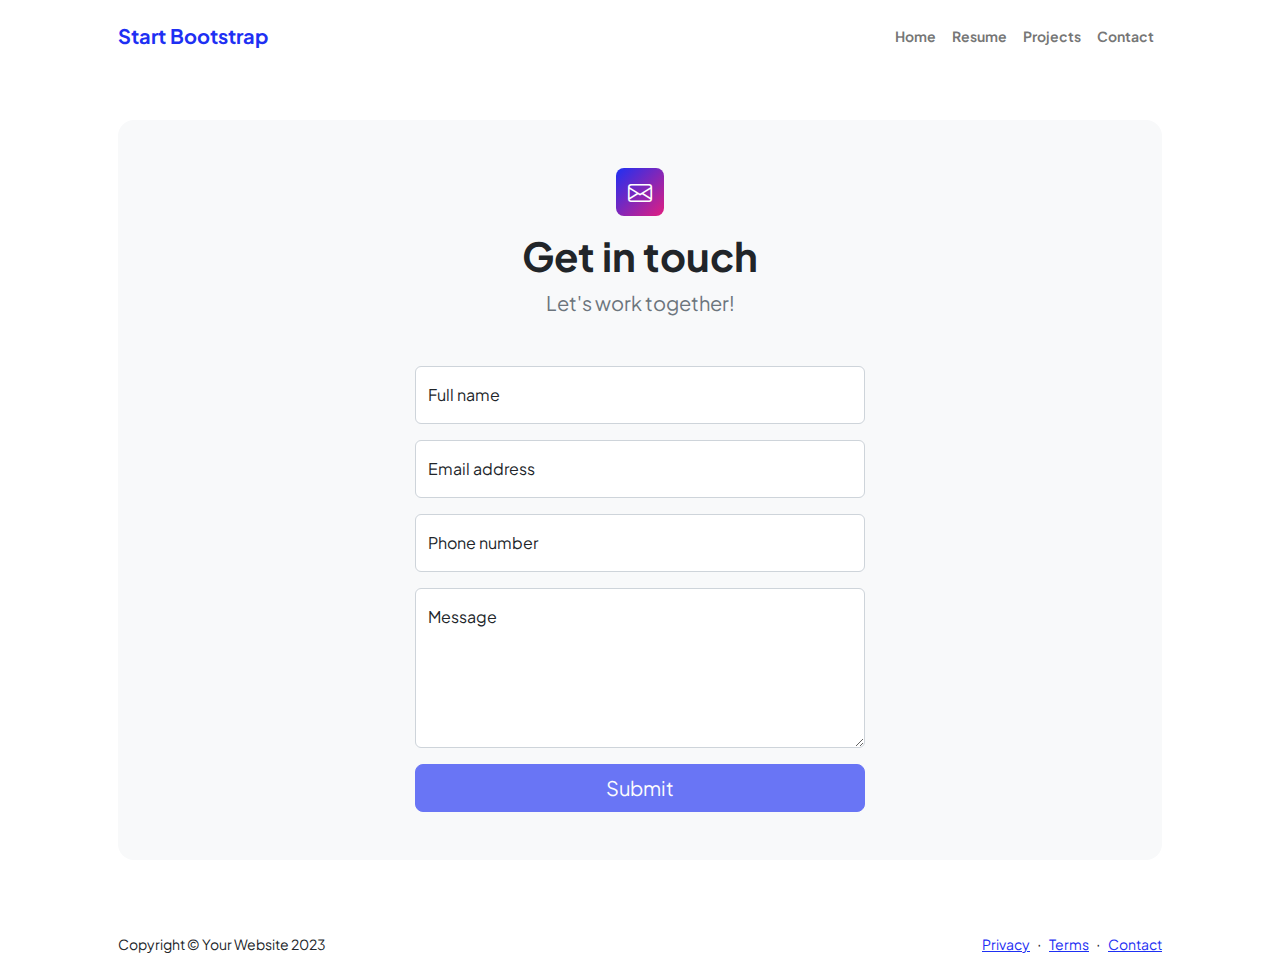
==== contact.html @ e9c8c622 "initial" ====
<!DOCTYPE html>
<html lang="en">
    <head>
        <meta charset="utf-8" />
        <meta name="viewport" content="width=device-width, initial-scale=1, shrink-to-fit=no" />
        <meta name="description" content />
        <meta name="author" content />
        <title>Modern Business - Start Bootstrap Template</title>
        <!-- Favicon-->
        <link rel="icon" type="image/x-icon" href="assets/favicon.ico" />
        <!-- Custom Google font-->
        <link rel="preconnect" href="https://fonts.googleapis.com" />
        <link rel="preconnect" href="https://fonts.gstatic.com" crossorigin />
        <link href="https://fonts.googleapis.com/css2?family=Plus+Jakarta+Sans:wght@100;200;300;400;500;600;700;800;900&amp;display=swap" rel="stylesheet" />
        <!-- Bootstrap icons-->
        <link href="https://cdn.jsdelivr.net/npm/bootstrap-icons@1.8.1/font/bootstrap-icons.css" rel="stylesheet" />
        <!-- Core theme CSS (includes Bootstrap)-->
        <link href="css/styles.css" rel="stylesheet" />
    </head>
    <body class="d-flex flex-column">
        <main class="flex-shrink-0">
            <!-- Navigation-->
            <nav class="navbar navbar-expand-lg navbar-light bg-white py-3">
                <div class="container px-5">
                    <a class="navbar-brand" href="index.html"><span class="fw-bolder text-primary">Start Bootstrap</span></a>
                    <button class="navbar-toggler" type="button" data-bs-toggle="collapse" data-bs-target="#navbarSupportedContent" aria-controls="navbarSupportedContent" aria-expanded="false" aria-label="Toggle navigation"><span class="navbar-toggler-icon"></span></button>
                    <div class="collapse navbar-collapse" id="navbarSupportedContent">
                        <ul class="navbar-nav ms-auto mb-2 mb-lg-0 small fw-bolder">
                            <li class="nav-item"><a class="nav-link" href="index.html">Home</a></li>
                            <li class="nav-item"><a class="nav-link" href="resume.html">Resume</a></li>
                            <li class="nav-item"><a class="nav-link" href="projects.html">Projects</a></li>
                            <li class="nav-item"><a class="nav-link" href="contact.html">Contact</a></li>
                        </ul>
                    </div>
                </div>
            </nav>
            <!-- Page content-->
            <section class="py-5">
                <div class="container px-5">
                    <!-- Contact form-->
                    <div class="bg-light rounded-4 py-5 px-4 px-md-5">
                        <div class="text-center mb-5">
                            <div class="feature bg-primary bg-gradient-primary-to-secondary text-white rounded-3 mb-3"><i class="bi bi-envelope"></i></div>
                            <h1 class="fw-bolder">Get in touch</h1>
                            <p class="lead fw-normal text-muted mb-0">Let's work together!</p>
                        </div>
                        <div class="row gx-5 justify-content-center">
                            <div class="col-lg-8 col-xl-6">
                                <!-- * * * * * * * * * * * * * * *-->
                                <!-- * * SB Forms Contact Form * *-->
                                <!-- * * * * * * * * * * * * * * *-->
                                <!-- This form is pre-integrated with SB Forms.-->
                                <!-- To make this form functional, sign up at-->
                                <!-- https://startbootstrap.com/solution/contact-forms-->
                                <!-- to get an API token!-->
                                <form id="contactForm" data-sb-form-api-token="API_TOKEN">
                                    <!-- Name input-->
                                    <div class="form-floating mb-3">
                                        <input class="form-control" id="name" type="text" placeholder="Enter your name..." data-sb-validations="required" />
                                        <label for="name">Full name</label>
                                        <div class="invalid-feedback" data-sb-feedback="name:required">A name is required.</div>
                                    </div>
                                    <!-- Email address input-->
                                    <div class="form-floating mb-3">
                                        <input class="form-control" id="email" type="email" placeholder="name@example.com" data-sb-validations="required,email" />
                                        <label for="email">Email address</label>
                                        <div class="invalid-feedback" data-sb-feedback="email:required">An email is required.</div>
                                        <div class="invalid-feedback" data-sb-feedback="email:email">Email is not valid.</div>
                                    </div>
                                    <!-- Phone number input-->
                                    <div class="form-floating mb-3">
                                        <input class="form-control" id="phone" type="tel" placeholder="(123) 456-7890" data-sb-validations="required" />
                                        <label for="phone">Phone number</label>
                                        <div class="invalid-feedback" data-sb-feedback="phone:required">A phone number is required.</div>
                                    </div>
                                    <!-- Message input-->
                                    <div class="form-floating mb-3">
                                        <textarea class="form-control" id="message" type="text" placeholder="Enter your message here..." style="height: 10rem" data-sb-validations="required"></textarea>
                                        <label for="message">Message</label>
                                        <div class="invalid-feedback" data-sb-feedback="message:required">A message is required.</div>
                                    </div>
                                    <!-- Submit success message-->
                                    <!---->
                                    <!-- This is what your users will see when the form-->
                                    <!-- has successfully submitted-->
                                    <div class="d-none" id="submitSuccessMessage">
                                        <div class="text-center mb-3">
                                            <div class="fw-bolder">Form submission successful!</div>
                                            To activate this form, sign up at
                                            <br />
                                            <a href="https://startbootstrap.com/solution/contact-forms">https://startbootstrap.com/solution/contact-forms</a>
                                        </div>
                                    </div>
                                    <!-- Submit error message-->
                                    <!---->
                                    <!-- This is what your users will see when there is-->
                                    <!-- an error submitting the form-->
                                    <div class="d-none" id="submitErrorMessage"><div class="text-center text-danger mb-3">Error sending message!</div></div>
                                    <!-- Submit Button-->
                                    <div class="d-grid"><button class="btn btn-primary btn-lg disabled" id="submitButton" type="submit">Submit</button></div>
                                </form>
                            </div>
                        </div>
                    </div>
                </div>
            </section>
        </main>
        <!-- Footer-->
        <footer class="bg-white py-4 mt-auto">
            <div class="container px-5">
                <div class="row align-items-center justify-content-between flex-column flex-sm-row">
                    <div class="col-auto"><div class="small m-0">Copyright &copy; Your Website 2023</div></div>
                    <div class="col-auto">
                        <a class="small" href="#!">Privacy</a>
                        <span class="mx-1">&middot;</span>
                        <a class="small" href="#!">Terms</a>
                        <span class="mx-1">&middot;</span>
                        <a class="small" href="#!">Contact</a>
                    </div>
                </div>
            </div>
        </footer>
        <!-- Bootstrap core JS-->
        <script src="https://cdn.jsdelivr.net/npm/bootstrap@5.2.3/dist/js/bootstrap.bundle.min.js"></script>
        <!-- Core theme JS-->
        <script src="js/scripts.js"></script>
        <!-- * * * * * * * * * * * * * * * * * * * * * * * * * * * * * * * * * * * * * * * *-->
        <!-- * *                               SB Forms JS                               * *-->
        <!-- * * Activate your form at https://startbootstrap.com/solution/contact-forms * *-->
        <!-- * * * * * * * * * * * * * * * * * * * * * * * * * * * * * * * * * * * * * * * *-->
        <script src="https://cdn.startbootstrap.com/sb-forms-latest.js"></script>
    </body>
</html>
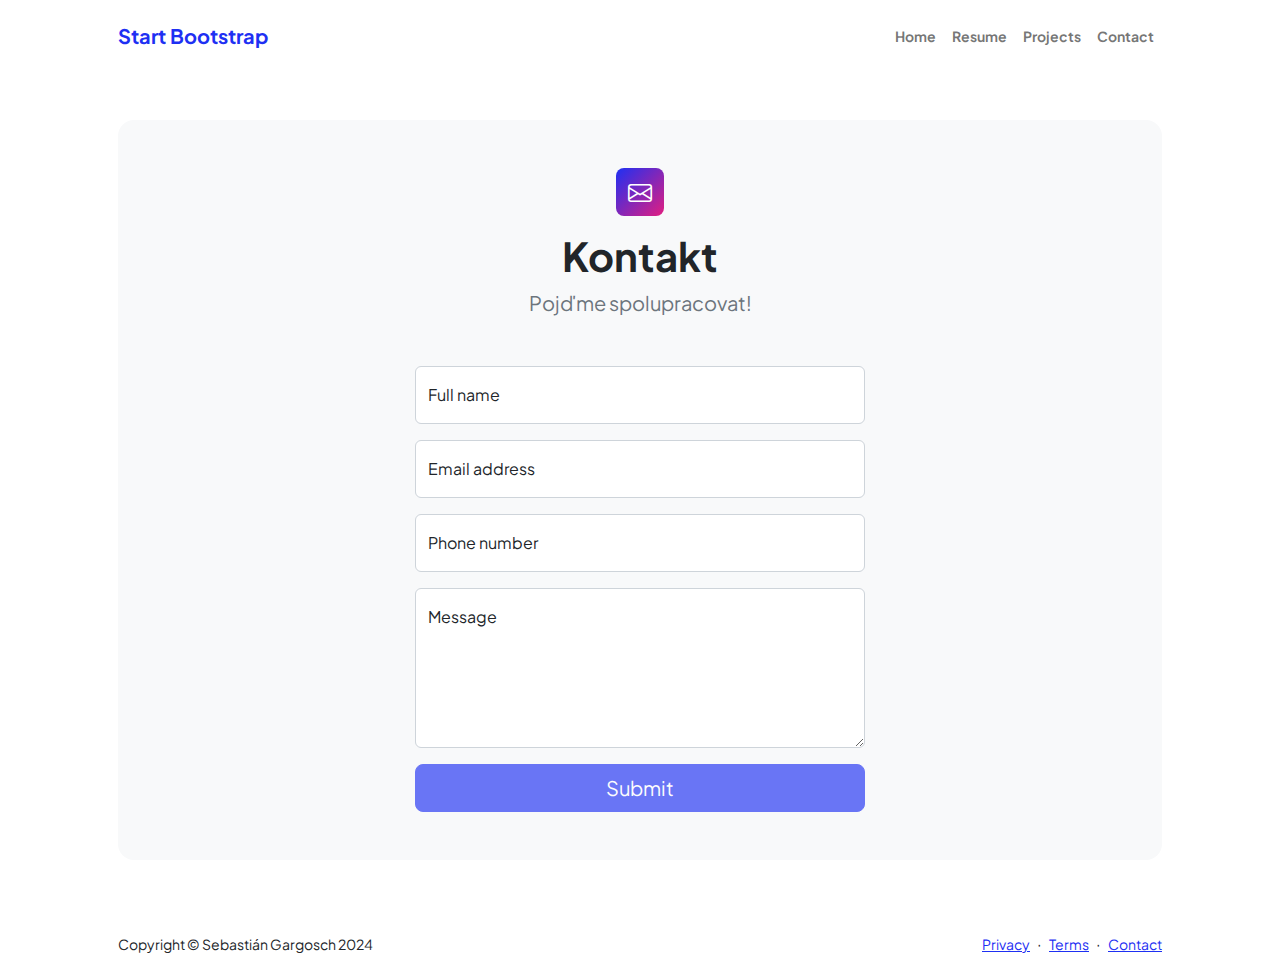
==== commit 4a836a18: "contact base překlad" ====
--- a/contact.html
+++ b/contact.html
@@ -41,8 +41,8 @@
                     <div class="bg-light rounded-4 py-5 px-4 px-md-5">
                         <div class="text-center mb-5">
                             <div class="feature bg-primary bg-gradient-primary-to-secondary text-white rounded-3 mb-3"><i class="bi bi-envelope"></i></div>
-                            <h1 class="fw-bolder">Get in touch</h1>
-                            <p class="lead fw-normal text-muted mb-0">Let's work together!</p>
+                            <h1 class="fw-bolder">Kontakt</h1>
+                            <p class="lead fw-normal text-muted mb-0">Pojďme spolupracovat!</p>
                         </div>
                         <div class="row gx-5 justify-content-center">
                             <div class="col-lg-8 col-xl-6">
@@ -109,7 +109,7 @@
         <footer class="bg-white py-4 mt-auto">
             <div class="container px-5">
                 <div class="row align-items-center justify-content-between flex-column flex-sm-row">
-                    <div class="col-auto"><div class="small m-0">Copyright &copy; Your Website 2023</div></div>
+                    <div class="col-auto"><div class="small m-0">Copyright &copy; Sebastián Gargosch 2024</div></div>
                     <div class="col-auto">
                         <a class="small" href="#!">Privacy</a>
                         <span class="mx-1">&middot;</span>
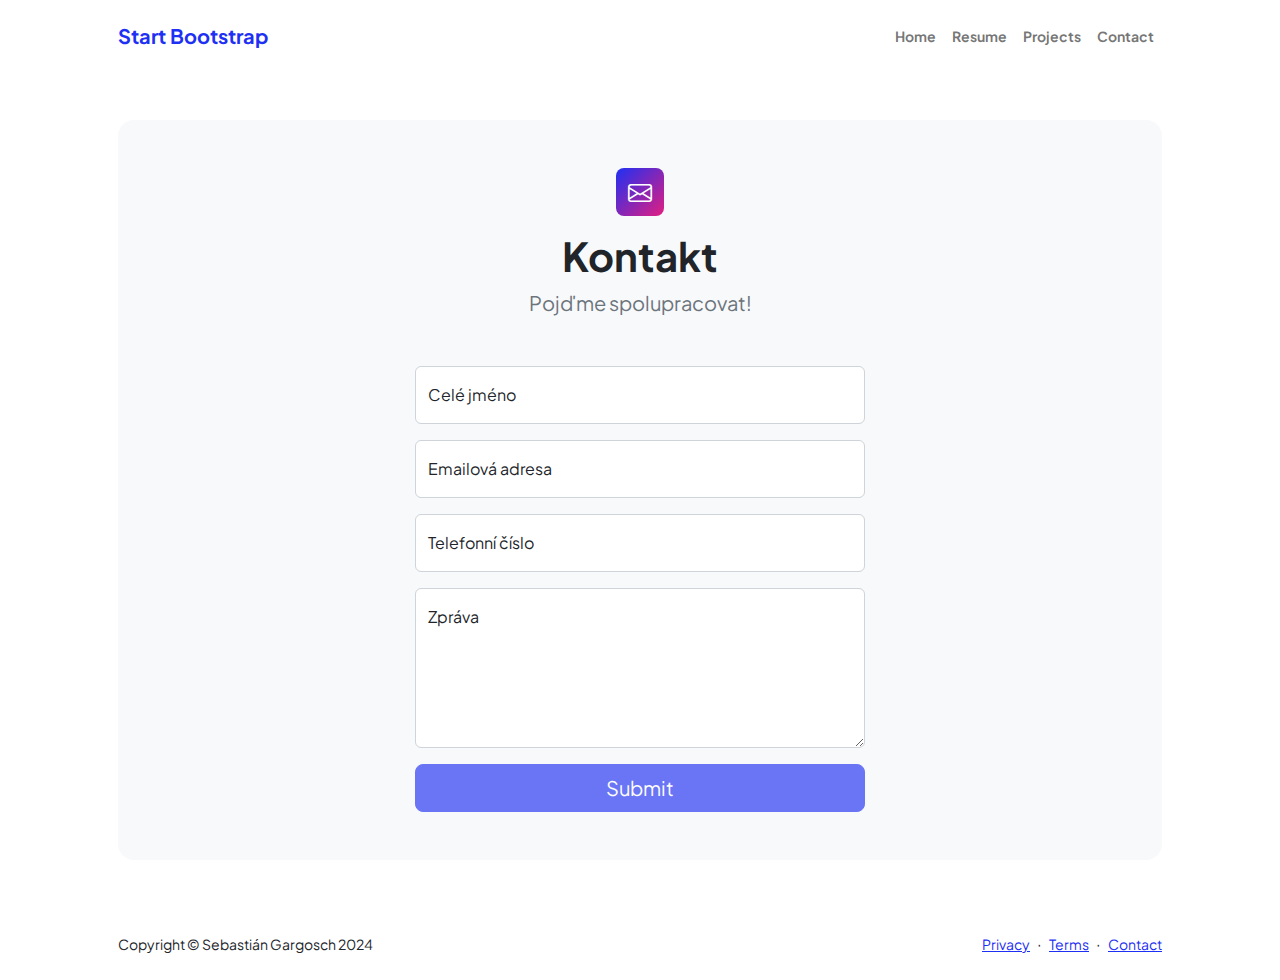
==== commit 430e59c5: "Dotáhnutí práce, obrázky, přepsání, přidaní projektů" ====
--- a/contact.html
+++ b/contact.html
@@ -57,26 +57,26 @@
                                     <!-- Name input-->
                                     <div class="form-floating mb-3">
                                         <input class="form-control" id="name" type="text" placeholder="Enter your name..." data-sb-validations="required" />
-                                        <label for="name">Full name</label>
+                                        <label for="name">Celé jméno</label>
                                         <div class="invalid-feedback" data-sb-feedback="name:required">A name is required.</div>
                                     </div>
                                     <!-- Email address input-->
                                     <div class="form-floating mb-3">
                                         <input class="form-control" id="email" type="email" placeholder="name@example.com" data-sb-validations="required,email" />
-                                        <label for="email">Email address</label>
+                                        <label for="email">Emailová adresa</label>
                                         <div class="invalid-feedback" data-sb-feedback="email:required">An email is required.</div>
                                         <div class="invalid-feedback" data-sb-feedback="email:email">Email is not valid.</div>
                                     </div>
                                     <!-- Phone number input-->
                                     <div class="form-floating mb-3">
                                         <input class="form-control" id="phone" type="tel" placeholder="(123) 456-7890" data-sb-validations="required" />
-                                        <label for="phone">Phone number</label>
+                                        <label for="phone">Telefonní číslo</label>
                                         <div class="invalid-feedback" data-sb-feedback="phone:required">A phone number is required.</div>
                                     </div>
                                     <!-- Message input-->
                                     <div class="form-floating mb-3">
                                         <textarea class="form-control" id="message" type="text" placeholder="Enter your message here..." style="height: 10rem" data-sb-validations="required"></textarea>
-                                        <label for="message">Message</label>
+                                        <label for="message">Zpráva</label>
                                         <div class="invalid-feedback" data-sb-feedback="message:required">A message is required.</div>
                                     </div>
                                     <!-- Submit success message-->
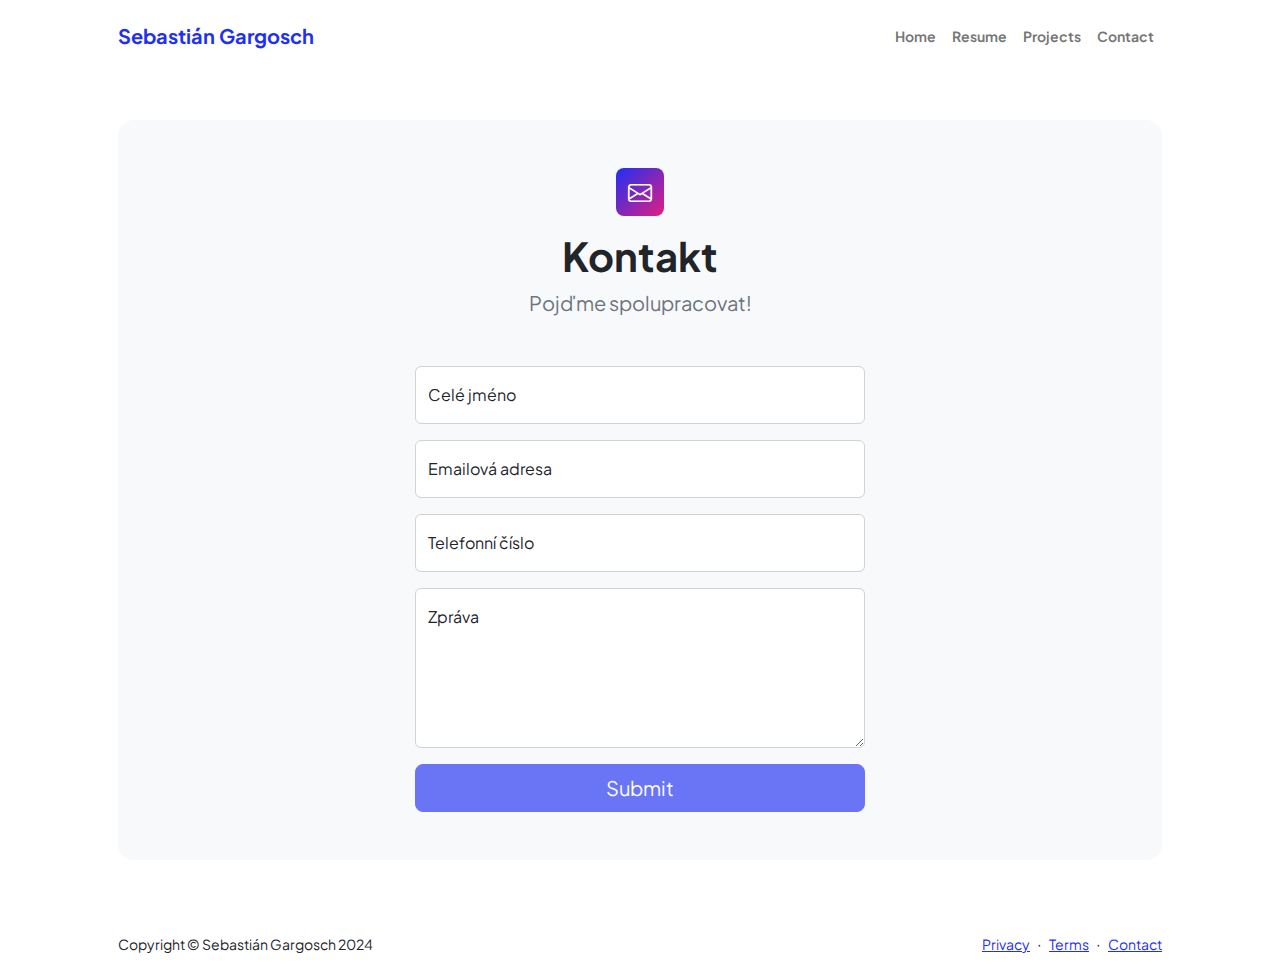
==== commit c4e2173c: "Hotovo snad" ====
--- a/contact.html
+++ b/contact.html
@@ -22,7 +22,7 @@
             <!-- Navigation-->
             <nav class="navbar navbar-expand-lg navbar-light bg-white py-3">
                 <div class="container px-5">
-                    <a class="navbar-brand" href="index.html"><span class="fw-bolder text-primary">Start Bootstrap</span></a>
+                    <a class="navbar-brand" href="index.html"><span class="fw-bolder text-primary">Sebastián Gargosch</span></a>
                     <button class="navbar-toggler" type="button" data-bs-toggle="collapse" data-bs-target="#navbarSupportedContent" aria-controls="navbarSupportedContent" aria-expanded="false" aria-label="Toggle navigation"><span class="navbar-toggler-icon"></span></button>
                     <div class="collapse navbar-collapse" id="navbarSupportedContent">
                         <ul class="navbar-nav ms-auto mb-2 mb-lg-0 small fw-bolder">
